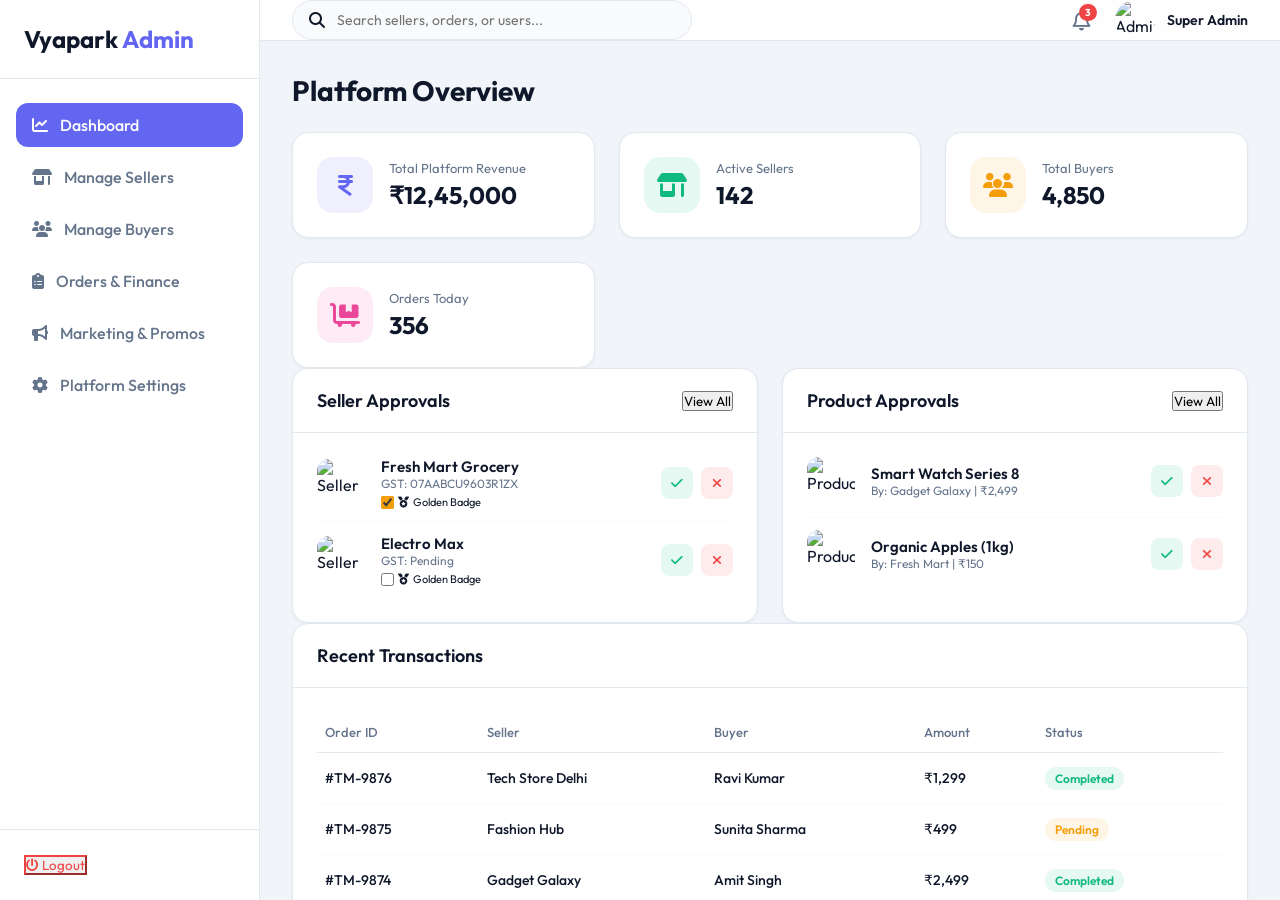
==== admin.html @ d3a33c4e "Add files via upload" ====
<!DOCTYPE html>
<html lang="en">
<head>
    <meta charset="UTF-8">
    <meta name="viewport" content="width=device-width, initial-scale=1.0">
    <title>Vyapark - Super Admin Dashboard</title>
    <link href="https://fonts.googleapis.com/css2?family=Outfit:wght@300;400;500;600;700&display=swap" rel="stylesheet">
    <link rel="stylesheet" href="https://cdnjs.cloudflare.com/ajax/libs/font-awesome/6.4.0/css/all.min.css">
    <link rel="stylesheet" href="css/style.css">
    <link rel="stylesheet" href="css/admin.css">
</head>
<body class="admin-body">
    <!-- Desktop-focused layout, but responsive -->
    <div class="admin-layout">
        <!-- Sidebar -->
        <aside class="admin-sidebar glassmorphism">
            <div class="sidebar-brand">
                <h2>Vyapark <span>Admin</span></h2>
            </div>
            <nav class="sidebar-nav">
                <a href="#" class="nav-link active"><i class="fa-solid fa-chart-line"></i> Dashboard</a>
                <a href="#" class="nav-link"><i class="fa-solid fa-shop"></i> Manage Sellers</a>
                <a href="#" class="nav-link"><i class="fa-solid fa-users"></i> Manage Buyers</a>
                <a href="#" class="nav-link"><i class="fa-solid fa-clipboard-list"></i> Orders & Finance</a>
                <a href="#" class="nav-link"><i class="fa-solid fa-bullhorn"></i> Marketing & Promos</a>
                <a href="#" class="nav-link"><i class="fa-solid fa-gear"></i> Platform Settings</a>
            </nav>
            <div class="sidebar-footer">
                <button class="btn-outline w-100" style="color:var(--danger); border-color:var(--danger);"><i class="fa-solid fa-power-off"></i> Logout</button>
            </div>
        </aside>

        <!-- Main Content -->
        <main class="admin-main">
            <header class="admin-header glassmorphism">
                <div class="header-search">
                    <i class="fa-solid fa-magnifying-glass"></i>
                    <input type="text" placeholder="Search sellers, orders, or users...">
                </div>
                <div class="header-user">
                    <span class="notification-bell"><i class="fa-regular fa-bell"></i><span class="badge">3</span></span>
                    <div class="admin-profile">
                        <img src="https://ui-avatars.com/api/?name=Admin&background=6366f1&color=fff" alt="Admin">
                        <span>Super Admin</span>
                    </div>
                </div>
            </header>

            <div class="admin-content-area">
                <h1 class="page-title">Platform Overview</h1>
                
                <!-- KPI Cards -->
                <div class="kpi-grid">
                    <div class="kpi-card">
                        <div class="kpi-icon" style="color:var(--primary); background:rgba(99,102,241,0.1);"><i class="fa-solid fa-indian-rupee-sign"></i></div>
                        <div class="kpi-info">
                            <p>Total Platform Revenue</p>
                            <h3>₹12,45,000</h3>
                        </div>
                    </div>
                    <div class="kpi-card">
                        <div class="kpi-icon" style="color:var(--success); background:rgba(16,185,129,0.1);"><i class="fa-solid fa-shop"></i></div>
                        <div class="kpi-info">
                            <p>Active Sellers</p>
                            <h3>142</h3>
                        </div>
                    </div>
                    <div class="kpi-card">
                        <div class="kpi-icon" style="color:var(--warning); background:rgba(245,158,11,0.1);"><i class="fa-solid fa-users"></i></div>
                        <div class="kpi-info">
                            <p>Total Buyers</p>
                            <h3>4,850</h3>
                        </div>
                    </div>
                    <div class="kpi-card">
                        <div class="kpi-icon" style="color:var(--secondary); background:rgba(236,72,153,0.1);"><i class="fa-solid fa-cart-flatbed"></i></div>
                        <div class="kpi-info">
                            <p>Orders Today</p>
                            <h3>356</h3>
                        </div>
                    </div>
                </div>

                <!-- Approvals Section -->
                <div class="grid-half mt-4">
                    <!-- Pending Seller Approvals -->
                    <div class="admin-panel">
                        <div class="panel-header">
                            <h3>Seller Approvals</h3>
                            <button class="btn-text">View All</button>
                        </div>
                        <div class="panel-body">
                            <div class="approval-item">
                                <img src="https://ui-avatars.com/api/?name=FM&background=10b981&color=fff" alt="Seller">
                                <div class="ai-info">
                                    <h4>Fresh Mart Grocery</h4>
                                    <p>GST: 07AABCU9603R1ZX</p>
                                    <label style="font-size:11px; display:flex; align-items:center; gap:4px; margin-top:4px; cursor:pointer;">
                                        <input type="checkbox" checked style="accent-color:var(--warning);"> <i class="fa-solid fa-medal text-warning"></i> Golden Badge
                                    </label>
                                </div>
                                <div class="ai-actions">
                                    <button class="btn-success-small" title="Approve Seller" onclick="alert('Seller Approved & Live!')"><i class="fa-solid fa-check"></i></button>
                                    <button class="btn-danger-small" title="Reject Seller"><i class="fa-solid fa-xmark"></i></button>
                                </div>
                            </div>
                            <div class="approval-item">
                                <img src="https://ui-avatars.com/api/?name=EM&background=ec4899&color=fff" alt="Seller">
                                <div class="ai-info">
                                    <h4>Electro Max</h4>
                                    <p>GST: Pending</p>
                                    <label style="font-size:11px; display:flex; align-items:center; gap:4px; margin-top:4px; cursor:pointer;">
                                        <input type="checkbox" style="accent-color:var(--warning);"> <i class="fa-solid fa-medal text-warning"></i> Golden Badge
                                    </label>
                                </div>
                                <div class="ai-actions">
                                    <button class="btn-success-small" title="Approve Seller" onclick="alert('Seller Approved & Live!')"><i class="fa-solid fa-check"></i></button>
                                    <button class="btn-danger-small" title="Reject Seller"><i class="fa-solid fa-xmark"></i></button>
                                </div>
                            </div>
                        </div>
                    </div>

                    <!-- Pending Product Approvals -->
                    <div class="admin-panel">
                        <div class="panel-header">
                            <h3>Product Approvals</h3>
                            <button class="btn-text">View All</button>
                        </div>
                        <div class="panel-body">
                            <div class="approval-item">
                                <img src="https://images.unsplash.com/photo-1546868871-7041f2a55e12?w=100&q=80" alt="Product">
                                <div class="ai-info">
                                    <h4>Smart Watch Series 8</h4>
                                    <p>By: Gadget Galaxy | ₹2,499</p>
                                </div>
                                <div class="ai-actions">
                                    <button class="btn-success-small" title="Approve Product" onclick="alert('Product is now LIVE!')"><i class="fa-solid fa-check"></i></button>
                                    <button class="btn-danger-small" title="Reject Product"><i class="fa-solid fa-xmark"></i></button>
                                </div>
                            </div>
                            <div class="approval-item">
                                <img src="https://images.unsplash.com/photo-1560806887-1e4cd0b6f46d?w=100&q=80" alt="Product">
                                <div class="ai-info">
                                    <h4>Organic Apples (1kg)</h4>
                                    <p>By: Fresh Mart | ₹150</p>
                                </div>
                                <div class="ai-actions">
                                    <button class="btn-success-small" title="Approve Product" onclick="alert('Product is now LIVE!')"><i class="fa-solid fa-check"></i></button>
                                    <button class="btn-danger-small" title="Reject Product"><i class="fa-solid fa-xmark"></i></button>
                                </div>
                            </div>
                        </div>
                    </div>
                </div>

                <!-- Recent Transactions -->
                <div class="dashboard-grid mt-4" style="grid-template-columns: 1fr;">
                    <div class="admin-panel">
                        <div class="panel-header">
                            <h3>Recent Transactions</h3>
                        </div>
                        <div class="panel-body">
                            <table class="admin-table">
                                <thead>
                                    <tr>
                                        <th>Order ID</th>
                                        <th>Seller</th>
                                        <th>Buyer</th>
                                        <th>Amount</th>
                                        <th>Status</th>
                                    </tr>
                                </thead>
                                <tbody>
                                    <tr>
                                        <td>#TM-9876</td>
                                        <td>Tech Store Delhi</td>
                                        <td>Ravi Kumar</td>
                                        <td>₹1,299</td>
                                        <td><span class="status-badge success">Completed</span></td>
                                    </tr>
                                    <tr>
                                        <td>#TM-9875</td>
                                        <td>Fashion Hub</td>
                                        <td>Sunita Sharma</td>
                                        <td>₹499</td>
                                        <td><span class="status-badge pending">Pending</span></td>
                                    </tr>
                                    <tr>
                                        <td>#TM-9874</td>
                                        <td>Gadget Galaxy</td>
                                        <td>Amit Singh</td>
                                        <td>₹2,499</td>
                                        <td><span class="status-badge success">Completed</span></td>
                                    </tr>
                                </tbody>
                            </table>
                        </div>
                    </div>
                </div>
            </div>
        </main>
    </div>
    <script src="https://cdn.jsdelivr.net/npm/@supabase/supabase-js@2"></script>
    <script src="js/supabase-config.js"></script>
    <script src="js/admin.js"></script>
</body>
</html>
---- css/style.css ----
:root {
    --primary: #6366f1;
    --primary-light: #818cf8;
    --primary-dark: #4f46e5;
    --secondary: #ec4899;
    --bg-color: #f8fafc;
    --card-bg: #ffffff;
    --text-main: #0f172a;
    --text-muted: #64748b;
    --border-color: #e2e8f0;
    --success: #10b981;
    --warning: #f59e0b;
    --danger: #ef4444;
    --glass-bg: rgba(255, 255, 255, 0.85);
    --glass-border: rgba(255, 255, 255, 0.4);
    --shadow-sm: 0 1px 3px rgba(0,0,0,0.05);
    --shadow-md: 0 4px 6px -1px rgba(0,0,0,0.1), 0 2px 4px -1px rgba(0,0,0,0.06);
    --shadow-lg: 0 10px 15px -3px rgba(0,0,0,0.1), 0 4px 6px -2px rgba(0,0,0,0.05);
}

* {
    margin: 0;
    padding: 0;
    box-sizing: border-box;
    font-family: 'Outfit', sans-serif;
    -webkit-tap-highlight-color: transparent;
}

body {
    background-color: var(--bg-color);
    color: var(--text-main);
}

.text-primary { color: var(--primary); }

#app-container {
    max-width: 480px;
    margin: 0 auto;
    background: var(--bg-color);
    min-height: 100vh;
    position: relative;
    padding-bottom: 80px;
    box-shadow: 0 0 20px rgba(0,0,0,0.1);
}

/* Glassmorphism Utilities */
.glassmorphism {
    background: var(--glass-bg);
    backdrop-filter: blur(12px);
    -webkit-backdrop-filter: blur(12px);
    border-bottom: 1px solid var(--glass-border);
}

/* Header */
.app-header {
    position: sticky;
    top: 0;
    z-index: 100;
    padding: 16px;
    display: flex;
    flex-direction: column;
    gap: 16px;
}

.header-top {
    display: flex;
    justify-content: space-between;
    align-items: center;
}

.location-selector {
    display: flex;
    align-items: center;
    gap: 8px;
    cursor: pointer;
}

.location-selector i {
    font-size: 20px;
}

.location-text {
    display: flex;
    flex-direction: column;
}

.location-text .label {
    font-size: 11px;
    color: var(--text-muted);
    font-weight: 500;
    text-transform: uppercase;
    letter-spacing: 0.5px;
}

.location-text .current-location {
    font-size: 14px;
    font-weight: 600;
    display: flex;
    align-items: center;
    gap: 4px;
}

.header-actions {
    display: flex;
    gap: 12px;
    align-items: center;
}

.icon-btn {
    background: var(--card-bg);
    border: 1px solid var(--border-color);
    width: 40px;
    height: 40px;
    border-radius: 50%;
    display: flex;
    align-items: center;
    justify-content: center;
    cursor: pointer;
    font-size: 18px;
    color: var(--text-main);
    box-shadow: var(--shadow-sm);
    transition: all 0.2s ease;
}

.icon-btn:active {
    transform: scale(0.95);
}

.profile-btn {
    padding: 0;
    overflow: hidden;
}

.profile-btn img {
    width: 100%;
    height: 100%;
    object-fit: cover;
}

.search-bar {
    position: relative;
    display: flex;
    align-items: center;
}

.search-bar input {
    width: 100%;
    padding: 14px 45px;
    border-radius: 12px;
    border: 1px solid var(--border-color);
    background: var(--card-bg);
    font-size: 15px;
    box-shadow: var(--shadow-sm);
    outline: none;
    transition: border-color 0.3s, box-shadow 0.3s;
}

.search-bar input:focus {
    border-color: var(--primary);
    box-shadow: 0 0 0 3px rgba(99, 102, 241, 0.2);
}

.search-icon {
    position: absolute;
    left: 16px;
    color: var(--text-muted);
    font-size: 16px;
}

.voice-search {
    position: absolute;
    right: 8px;
    background: var(--primary-light);
    color: white;
    border: none;
    width: 32px;
    height: 32px;
    border-radius: 8px;
    display: flex;
    align-items: center;
    justify-content: center;
    cursor: pointer;
    transition: transform 0.2s;
}

.voice-search:active {
    transform: scale(0.9);
}

/* Main Content */
.app-main {
    padding: 16px;
    display: flex;
    flex-direction: column;
    gap: 24px;
}

.section-title {
    font-size: 18px;
    font-weight: 700;
    margin-bottom: 12px;
}

.section-header {
    display: flex;
    justify-content: space-between;
    align-items: center;
    margin-bottom: 12px;
}

.view-all {
    font-size: 14px;
    color: var(--primary);
    text-decoration: none;
    font-weight: 500;
}

/* Categories */
.categories-scroll {
    display: flex;
    overflow-x: auto;
    gap: 16px;
    padding-bottom: 8px;
    scrollbar-width: none;
}

.categories-scroll::-webkit-scrollbar {
    display: none;
}

.category-item {
    display: flex;
    flex-direction: column;
    align-items: center;
    gap: 8px;
    min-width: 70px;
    cursor: pointer;
}

.category-icon {
    width: 60px;
    height: 60px;
    border-radius: 16px;
    background: linear-gradient(135deg, var(--card-bg), #f1f5f9);
    display: flex;
    align-items: center;
    justify-content: center;
    font-size: 24px;
    color: var(--primary);
    box-shadow: var(--shadow-sm);
    border: 1px solid var(--border-color);
    transition: transform 0.2s, box-shadow 0.2s;
}

.category-item:active .category-icon {
    transform: translateY(2px);
}

.category-item span {
    font-size: 12px;
    font-weight: 500;
    text-align: center;
}

/* Map Banner */
.map-banner {
    background: linear-gradient(135deg, var(--primary), var(--secondary));
    border-radius: 16px;
    padding: 20px;
    position: relative;
    overflow: hidden;
    color: white;
    box-shadow: var(--shadow-md);
}

.map-banner-content {
    position: relative;
    z-index: 2;
}

.map-banner-content h3 {
    font-size: 20px;
    margin-bottom: 4px;
}

.map-banner-content p {
    font-size: 14px;
    opacity: 0.9;
    margin-bottom: 16px;
}

.btn-primary-small {
    background: white;
    color: var(--text-main);
    border: none;
    padding: 8px 16px;
    border-radius: 20px;
    font-weight: 600;
    font-size: 14px;
    cursor: pointer;
    display: inline-flex;
    align-items: center;
    gap: 8px;
    box-shadow: var(--shadow-sm);
    transition: transform 0.2s;
}

.btn-primary-small:active {
    transform: scale(0.95);
}

.map-banner-bg {
    position: absolute;
    top: -20%;
    right: -10%;
    width: 150px;
    height: 150px;
    background: rgba(255,255,255,0.1);
    border-radius: 50%;
    z-index: 1;
}

/* Products Grid */
.products-grid {
    display: grid;
    grid-template-columns: repeat(2, 1fr);
    gap: 16px;
}

.product-card {
    background: var(--card-bg);
    border-radius: 16px;
    overflow: hidden;
    box-shadow: var(--shadow-sm);
    border: 1px solid var(--border-color);
    position: relative;
    display: flex;
    flex-direction: column;
    transition: transform 0.2s, box-shadow 0.2s;
    cursor: pointer;
}

.product-card:active {
    transform: scale(0.98);
}

.product-img {
    width: 100%;
    height: 140px;
    object-fit: cover;
    background: #e2e8f0;
}

.fav-btn {
    position: absolute;
    top: 8px;
    right: 8px;
    background: rgba(255,255,255,0.9);
    width: 32px;
    height: 32px;
    border-radius: 50%;
    display: flex;
    align-items: center;
    justify-content: center;
    border: none;
    color: var(--text-muted);
    font-size: 16px;
    cursor: pointer;
    box-shadow: var(--shadow-sm);
}

.fav-btn.active {
    color: var(--danger);
}

.product-info {
    padding: 12px;
    display: flex;
    flex-direction: column;
    gap: 4px;
}

.product-title {
    font-size: 14px;
    font-weight: 600;
    white-space: nowrap;
    overflow: hidden;
    text-overflow: ellipsis;
}

.product-seller {
    font-size: 11px;
    color: var(--text-muted);
    display: flex;
    align-items: center;
    gap: 4px;
}

.product-price-row {
    display: flex;
    align-items: baseline;
    gap: 6px;
    margin-top: 4px;
}

.price {
    font-size: 16px;
    font-weight: 700;
    color: var(--text-main);
}

.mrp {
    font-size: 12px;
    color: var(--text-muted);
    text-decoration: line-through;
}

.discount {
    font-size: 11px;
    color: var(--success);
    font-weight: 600;
    background: rgba(16, 185, 129, 0.1);
    padding: 2px 6px;
    border-radius: 4px;
}

.product-footer {
    margin-top: 8px;
    display: flex;
    justify-content: space-between;
    align-items: center;
}

.distance {
    font-size: 11px;
    font-weight: 500;
    color: var(--primary);
    display: flex;
    align-items: center;
    gap: 4px;
}

.add-btn {
    background: var(--primary);
    color: white;
    border: none;
    width: 28px;
    height: 28px;
    border-radius: 8px;
    display: flex;
    align-items: center;
    justify-content: center;
    cursor: pointer;
}

/* Bottom Nav */
.bottom-nav {
    position: fixed;
    bottom: 0;
    left: 50%;
    transform: translateX(-50%);
    width: 100%;
    max-width: 480px;
    display: flex;
    justify-content: space-around;
    align-items: center;
    padding: 12px 16px 20px;
    border-top: 1px solid var(--border-color);
    z-index: 100;
}

.nav-item {
    display: flex;
    flex-direction: column;
    align-items: center;
    gap: 4px;
    color: var(--text-muted);
    text-decoration: none;
    transition: color 0.3s;
}

.nav-item i {
    font-size: 20px;
}

.nav-item span {
    font-size: 10px;
    font-weight: 500;
}

.nav-item.active {
    color: var(--primary);
}

.nav-add {
    font-size: 40px !important;
    color: var(--primary);
    margin-top: -18px;
    background: var(--bg-color);
    border-radius: 50%;
    padding: 4px;
    box-shadow: 0 -4px 10px rgba(0,0,0,0.05);
}

/* Advanced Features Styles */
.lang-select {
    background: transparent;
    border: 1px solid var(--border-color);
    border-radius: 8px;
    padding: 4px;
    font-size: 13px;
    font-weight: 600;
    outline: none;
    cursor: pointer;
    color: var(--primary);
}

.saved-searches {
    display: flex;
    gap: 8px;
    overflow-x: auto;
    padding-bottom: 4px;
    margin-top: 12px;
}
.saved-searches::-webkit-scrollbar { display: none; }

.saved-tag {
    background: rgba(99, 102, 241, 0.1);
    color: var(--primary);
    padding: 4px 10px;
    border-radius: 12px;
    font-size: 12px;
    font-weight: 500;
    white-space: nowrap;
    display: flex;
    align-items: center;
    gap: 4px;
    cursor: pointer;
}

.trending-scroll {
    display: flex;
    gap: 12px;
    overflow-x: auto;
    padding-bottom: 8px;
}
.trending-scroll::-webkit-scrollbar { display: none; }

.trending-card {
    min-width: 140px;
    background: var(--card-bg);
    border: 1px solid var(--border-color);
    border-radius: 12px;
    padding: 8px;
    box-shadow: var(--shadow-sm);
    cursor: pointer;
}

.trending-card img {
    width: 100%;
    height: 80px;
    object-fit: cover;
    border-radius: 8px;
    margin-bottom: 8px;
}

.trending-card h4 {
    font-size: 13px;
    font-weight: 600;
    margin-bottom: 4px;
    white-space: nowrap;
    overflow: hidden;
    text-overflow: ellipsis;
}

.trending-card span {
    font-size: 11px;
    color: var(--text-muted);
}

.promoted-badge {
    position: absolute;
    top: 8px;
    left: 8px;
    background: var(--warning);
    color: white;
    font-size: 10px;
    font-weight: 700;
    padding: 2px 6px;
    border-radius: 4px;
    z-index: 2;
    box-shadow: var(--shadow-sm);
}

.wa-btn {
    position: absolute;
    bottom: 8px;
    right: 44px;
    background: #25D366;
    color: white;
    border: none;
    width: 28px;
    height: 28px;
    border-radius: 8px;
    display: flex;
    align-items: center;
    justify-content: center;
    cursor: pointer;
    box-shadow: var(--shadow-sm);
}

/* Main Type Toggle Styles */
.main-type-toggle {
    display: flex;
    background: var(--card-bg);
    border: 1px solid var(--border-color);
    border-radius: 12px;
    padding: 6px;
    box-shadow: var(--shadow-sm);
    margin-bottom: 16px;
}

.type-btn {
    flex: 1;
    display: flex;
    align-items: center;
    justify-content: center;
    gap: 8px;
    padding: 12px;
    background: transparent;
    border: none;
    border-radius: 8px;
    font-size: 15px;
    font-weight: 700;
    color: var(--text-muted);
    cursor: pointer;
    transition: all 0.3s;
}

.type-btn.active {
    background: var(--primary);
    color: white;
    box-shadow: 0 4px 10px rgba(99, 102, 241, 0.3);
}

.type-btn i {
    font-size: 18px;
}

/* Nav Badge Notification */
.nav-badge {
    position: absolute;
    top: -6px; right: -10px;
    background: var(--danger);
    color: white;
    font-size: 10px; font-weight: 700;
    width: 16px; height: 16px;
    border-radius: 50%;
    display: flex; align-items: center; justify-content: center;
    border: 2px solid white;
}

/* Bottom Sheet Modal */
.bottom-sheet {
    position: fixed;
    top: 0; left: 0; right: 0; bottom: 0;
    background: rgba(0,0,0,0.5);
    z-index: 1000;
    display: none;
    align-items: flex-end;
}
.bottom-sheet.active { display: flex; }

.bottom-sheet-content {
    background: white;
    width: 100%;
    max-width: 480px;
    margin: 0 auto;
    border-radius: 24px 24px 0 0;
    padding: 24px;
    animation: slideUp 0.3s ease-out;
}

@keyframes slideUp {
    from { transform: translateY(100%); }
    to { transform: translateY(0); }
}

.sheet-header {
    display: flex; justify-content: space-between; align-items: center;
    margin-bottom: 16px;
}
.sheet-header h3 { margin: 0; font-size: 18px; }

.sheet-body h4 { margin: 0 0 12px 0; font-size: 14px; color: var(--text-muted); font-weight:600; }

.filter-options {
    display: flex; flex-direction: column; gap: 12px;
}
.filter-radio {
    font-size: 14px; display: flex; align-items: center; gap: 8px;
    color: var(--text-main); font-weight: 500; cursor:pointer;
}
.filter-radio input {
    accent-color: var(--primary);
    width: 18px; height: 18px;
}

/* Search Dropdown */
.search-dropdown {
    position: absolute;
    top: 110%;
    left: 0;
    right: 0;
    background: white;
    border-radius: 12px;
    box-shadow: 0 10px 25px rgba(0,0,0,0.15);
    z-index: 1000;
    max-height: 300px;
    overflow-y: auto;
    display: none;
    flex-direction: column;
}

.search-dropdown-item {
    display: flex;
    align-items: center;
    padding: 12px;
    border-bottom: 1px solid var(--border-color);
    cursor: pointer;
    transition: background 0.2s;
}

.search-dropdown-item:last-child {
    border-bottom: none;
}

.search-dropdown-item:hover {
    background: var(--bg-color);
}

.search-dropdown-item img {
    width: 40px; height: 40px;
    border-radius: 6px;
    object-fit: cover;
    margin-right: 12px;
}

.search-dropdown-item .sdi-info {
    flex: 1;
}

.search-dropdown-item .sdi-title {
    font-size: 14px; font-weight: 600; color: var(--text-main);
    margin-bottom: 2px;
}

.search-dropdown-item .sdi-meta {
    font-size: 12px; color: var(--text-muted);
}
---- css/admin.css ----
.admin-body {
    background-color: #f1f5f9;
    margin: 0;
    overflow: hidden;
}

.admin-layout {
    display: flex;
    height: 100vh;
}

.admin-sidebar {
    width: 260px;
    background: white;
    border-right: 1px solid var(--border-color);
    display: flex;
    flex-direction: column;
    z-index: 10;
}

.sidebar-brand {
    padding: 24px;
    border-bottom: 1px solid var(--border-color);
}

.sidebar-brand h2 {
    font-size: 24px;
    font-weight: 700;
    color: var(--text-main);
}
.sidebar-brand span { color: var(--primary); }

.sidebar-nav {
    flex: 1;
    padding: 24px 16px;
    display: flex;
    flex-direction: column;
    gap: 8px;
}

.nav-link {
    display: flex;
    align-items: center;
    gap: 12px;
    padding: 12px 16px;
    border-radius: 12px;
    color: var(--text-muted);
    text-decoration: none;
    font-weight: 500;
    transition: all 0.2s;
}

.nav-link:hover {
    background: var(--bg-color);
    color: var(--primary);
}

.nav-link.active {
    background: var(--primary);
    color: white;
}

.sidebar-footer {
    padding: 24px;
    border-top: 1px solid var(--border-color);
}

.admin-main {
    flex: 1;
    display: flex;
    flex-direction: column;
    overflow-y: auto;
}

.admin-header {
    height: 72px;
    padding: 0 32px;
    display: flex;
    align-items: center;
    justify-content: space-between;
    background: rgba(255,255,255,0.9);
    border-bottom: 1px solid var(--border-color);
    position: sticky;
    top: 0;
    z-index: 5;
}

.header-search {
    display: flex;
    align-items: center;
    background: var(--bg-color);
    padding: 10px 16px;
    border-radius: 20px;
    width: 400px;
    border: 1px solid var(--border-color);
}

.header-search input {
    border: none;
    background: transparent;
    outline: none;
    width: 100%;
    margin-left: 12px;
    font-size: 14px;
}

.header-user {
    display: flex;
    align-items: center;
    gap: 24px;
}

.notification-bell {
    position: relative;
    font-size: 20px;
    color: var(--text-muted);
    cursor: pointer;
}

.badge {
    position: absolute;
    top: -4px;
    right: -6px;
    background: var(--danger);
    color: white;
    font-size: 10px;
    font-weight: 700;
    padding: 2px 6px;
    border-radius: 10px;
}

.admin-profile {
    display: flex;
    align-items: center;
    gap: 12px;
    cursor: pointer;
}

.admin-profile img {
    width: 40px;
    height: 40px;
    border-radius: 50%;
}

.admin-profile span {
    font-weight: 600;
    font-size: 14px;
}

.admin-content-area {
    padding: 32px;
}

.page-title {
    font-size: 28px;
    font-weight: 700;
    margin-bottom: 24px;
}

.kpi-grid {
    display: grid;
    grid-template-columns: repeat(auto-fit, minmax(240px, 1fr));
    gap: 24px;
}

.kpi-card {
    background: white;
    padding: 24px;
    border-radius: 16px;
    display: flex;
    align-items: center;
    gap: 16px;
    box-shadow: var(--shadow-sm);
    border: 1px solid var(--border-color);
}

.kpi-icon {
    width: 56px;
    height: 56px;
    border-radius: 16px;
    display: flex;
    align-items: center;
    justify-content: center;
    font-size: 24px;
}

.kpi-info p {
    font-size: 13px;
    color: var(--text-muted);
    margin-bottom: 4px;
}

.kpi-info h3 {
    font-size: 24px;
    font-weight: 700;
}

.dashboard-grid {
    display: grid;
    grid-template-columns: 1fr 2fr;
    gap: 24px;
}

.grid-half {
    display: grid;
    grid-template-columns: 1fr 1fr;
    gap: 24px;
}

.admin-panel {
    background: white;
    border-radius: 16px;
    box-shadow: var(--shadow-sm);
    border: 1px solid var(--border-color);
    overflow: hidden;
}

.panel-header {
    padding: 20px 24px;
    border-bottom: 1px solid var(--border-color);
    display: flex;
    justify-content: space-between;
    align-items: center;
}

.panel-header h3 {
    font-size: 18px;
    font-weight: 600;
}

.panel-body {
    padding: 12px 24px 24px;
}

.approval-item {
    display: flex;
    align-items: center;
    padding: 12px 0;
    border-bottom: 1px solid var(--bg-color);
}

.approval-item:last-child { border-bottom: none; }

.approval-item img {
    width: 48px;
    height: 48px;
    border-radius: 12px;
    margin-right: 16px;
}

.ai-info {
    flex: 1;
}
.ai-info h4 { font-size: 15px; font-weight: 600; }
.ai-info p { font-size: 12px; color: var(--text-muted); }

.ai-actions {
    display: flex;
    gap: 8px;
}

.btn-success-small {
    background: rgba(16,185,129,0.1);
    color: var(--success);
    border: none;
    width: 32px; height: 32px;
    border-radius: 8px;
    cursor: pointer;
}

.btn-danger-small {
    background: rgba(239,68,68,0.1);
    color: var(--danger);
    border: none;
    width: 32px; height: 32px;
    border-radius: 8px;
    cursor: pointer;
}

.admin-table {
    width: 100%;
    border-collapse: collapse;
    margin-top: 12px;
}

.admin-table th {
    text-align: left;
    padding: 12px 8px;
    color: var(--text-muted);
    font-size: 13px;
    font-weight: 500;
    border-bottom: 1px solid var(--border-color);
}

.admin-table td {
    padding: 16px 8px;
    font-size: 14px;
    font-weight: 500;
    border-bottom: 1px solid var(--bg-color);
}

.status-badge {
    padding: 4px 10px;
    border-radius: 20px;
    font-size: 12px;
    font-weight: 600;
}

.status-badge.success { background: rgba(16,185,129,0.1); color: var(--success); }
.status-badge.pending { background: rgba(245,158,11,0.1); color: var(--warning); }
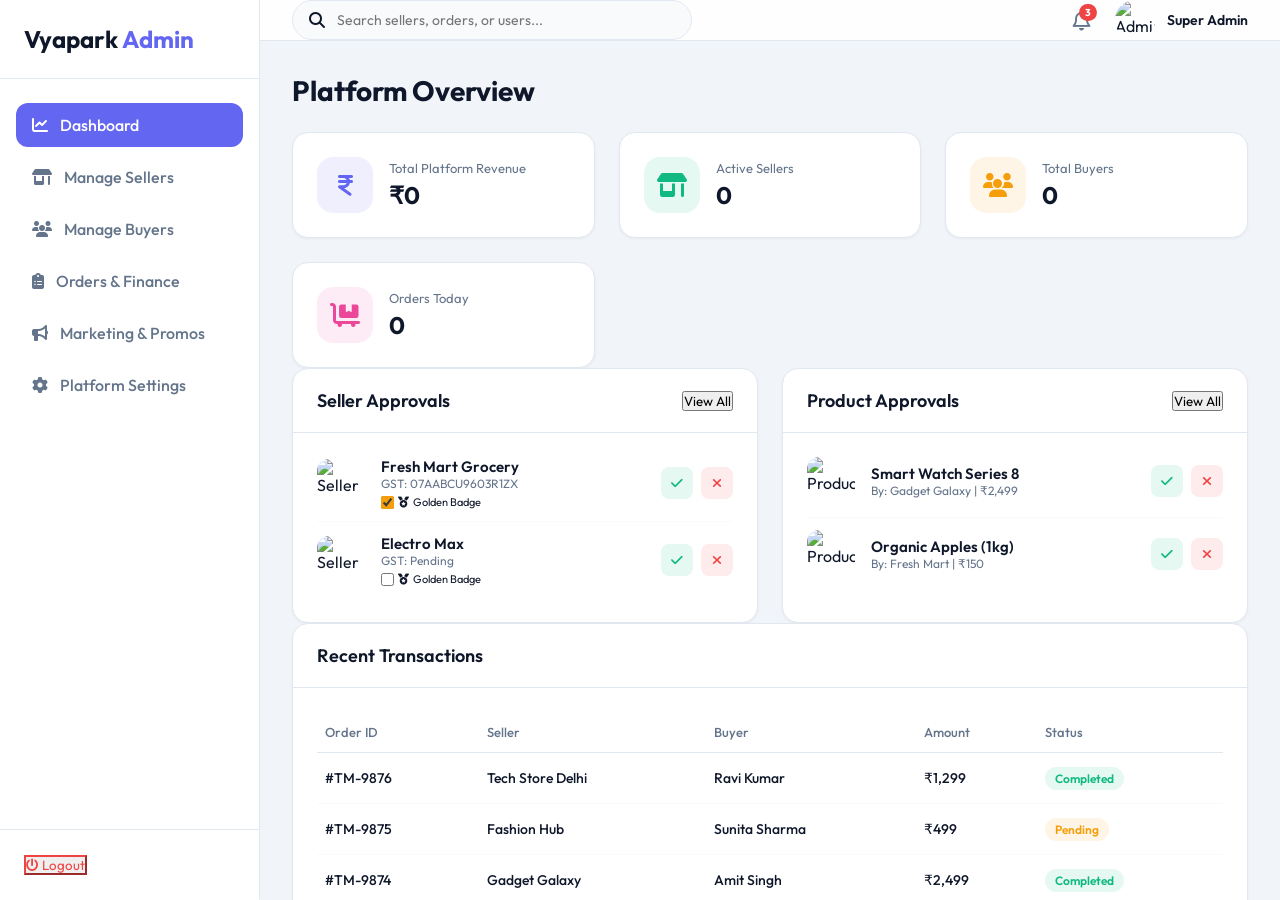
==== commit fa2b8e01: "Add files via upload" ====
--- a/admin.html
+++ b/admin.html
@@ -18,15 +18,15 @@
                 <h2>Vyapark <span>Admin</span></h2>
             </div>
             <nav class="sidebar-nav">
-                <a href="#" class="nav-link active"><i class="fa-solid fa-chart-line"></i> Dashboard</a>
-                <a href="#" class="nav-link"><i class="fa-solid fa-shop"></i> Manage Sellers</a>
-                <a href="#" class="nav-link"><i class="fa-solid fa-users"></i> Manage Buyers</a>
-                <a href="#" class="nav-link"><i class="fa-solid fa-clipboard-list"></i> Orders & Finance</a>
-                <a href="#" class="nav-link"><i class="fa-solid fa-bullhorn"></i> Marketing & Promos</a>
-                <a href="#" class="nav-link"><i class="fa-solid fa-gear"></i> Platform Settings</a>
+                <a href="#" class="nav-link active" data-tab="dashboard"><i class="fa-solid fa-chart-line"></i> Dashboard</a>
+                <a href="#" class="nav-link" data-tab="sellers"><i class="fa-solid fa-shop"></i> Manage Sellers</a>
+                <a href="#" class="nav-link" data-tab="buyers"><i class="fa-solid fa-users"></i> Manage Buyers</a>
+                <a href="#" class="nav-link" data-tab="orders"><i class="fa-solid fa-clipboard-list"></i> Orders & Finance</a>
+                <a href="#" class="nav-link" data-tab="marketing"><i class="fa-solid fa-bullhorn"></i> Marketing & Promos</a>
+                <a href="#" class="nav-link" data-tab="settings"><i class="fa-solid fa-gear"></i> Platform Settings</a>
             </nav>
             <div class="sidebar-footer">
-                <button class="btn-outline w-100" style="color:var(--danger); border-color:var(--danger);"><i class="fa-solid fa-power-off"></i> Logout</button>
+                <button class="btn-outline w-100" style="color:var(--danger); border-color:var(--danger);" onclick="doAdminLogout()"><i class="fa-solid fa-power-off"></i> Logout</button>
             </div>
         </aside>
 
@@ -47,36 +47,38 @@
             </header>
 
             <div class="admin-content-area">
-                <h1 class="page-title">Platform Overview</h1>
+                <!-- Dashboard Tab -->
+                <div id="dashboard" class="tab-section active">
+                    <h1 class="page-title">Platform Overview</h1>
                 
                 <!-- KPI Cards -->
                 <div class="kpi-grid">
-                    <div class="kpi-card">
+                    <div class="kpi-card" onclick="openAdminTab('orders')" style="cursor: pointer; transition: transform 0.2s;" onmouseover="this.style.transform='scale(1.02)'" onmouseout="this.style.transform='scale(1)'">
                         <div class="kpi-icon" style="color:var(--primary); background:rgba(99,102,241,0.1);"><i class="fa-solid fa-indian-rupee-sign"></i></div>
                         <div class="kpi-info">
                             <p>Total Platform Revenue</p>
-                            <h3>₹12,45,000</h3>
-                        </div>
-                    </div>
-                    <div class="kpi-card">
+                            <h3 id="total-revenue-kpi">₹0</h3>
+                        </div>
+                    </div>
+                    <div class="kpi-card" onclick="openAdminTab('sellers')" style="cursor: pointer; transition: transform 0.2s;" onmouseover="this.style.transform='scale(1.02)'" onmouseout="this.style.transform='scale(1)'">
                         <div class="kpi-icon" style="color:var(--success); background:rgba(16,185,129,0.1);"><i class="fa-solid fa-shop"></i></div>
                         <div class="kpi-info">
                             <p>Active Sellers</p>
-                            <h3>142</h3>
-                        </div>
-                    </div>
-                    <div class="kpi-card">
+                            <h3 id="active-sellers-kpi">0</h3>
+                        </div>
+                    </div>
+                    <div class="kpi-card" onclick="openAdminTab('buyers')" style="cursor: pointer; transition: transform 0.2s;" onmouseover="this.style.transform='scale(1.02)'" onmouseout="this.style.transform='scale(1)'">
                         <div class="kpi-icon" style="color:var(--warning); background:rgba(245,158,11,0.1);"><i class="fa-solid fa-users"></i></div>
                         <div class="kpi-info">
                             <p>Total Buyers</p>
-                            <h3>4,850</h3>
-                        </div>
-                    </div>
-                    <div class="kpi-card">
+                            <h3 id="total-buyers-kpi">0</h3>
+                        </div>
+                    </div>
+                    <div class="kpi-card" onclick="openAdminTab('orders')" style="cursor: pointer; transition: transform 0.2s;" onmouseover="this.style.transform='scale(1.02)'" onmouseout="this.style.transform='scale(1)'">
                         <div class="kpi-icon" style="color:var(--secondary); background:rgba(236,72,153,0.1);"><i class="fa-solid fa-cart-flatbed"></i></div>
                         <div class="kpi-info">
                             <p>Orders Today</p>
-                            <h3>356</h3>
+                            <h3 id="orders-today-kpi">0</h3>
                         </div>
                     </div>
                 </div>
@@ -198,9 +200,235 @@
                         </div>
                     </div>
                 </div>
+                </div> <!-- End Dashboard Tab -->
+
+                <!-- Manage Sellers Tab -->
+                <div id="sellers" class="tab-section" style="display:none;">
+                    <h1 class="page-title">Manage Sellers</h1>
+                    <div class="admin-panel">
+                        <div class="panel-header" style="display:flex; justify-content:space-between; align-items:center; padding-bottom: 15px; border-bottom: 1px solid var(--border-color); margin-bottom: 0;">
+                            <h3 style="margin:0;">All Registered Sellers</h3>
+                            <div class="header-search" style="width:250px; background:var(--background); padding: 8px 15px; border-radius: 20px; border: 1px solid var(--border-color); display:flex; align-items:center; gap:8px;">
+                                <i class="fa-solid fa-magnifying-glass" style="color:var(--text-muted);"></i>
+                                <input type="text" id="seller-search" placeholder="Search sellers..." style="border:none; background:transparent; outline:none; color:var(--text-color); width:100%; font-size:14px;">
+                            </div>
+                        </div>
+                        <div class="panel-body" style="padding: 0; overflow-x: auto;">
+                            <table class="admin-table" style="width: 100%; border-collapse: collapse;">
+                                <thead style="background: rgba(0,0,0,0.02);">
+                                    <tr>
+                                        <th style="padding: 15px; text-align: left; border-bottom: 1px solid var(--border-color);">Profile</th>
+                                        <th style="padding: 15px; text-align: left; border-bottom: 1px solid var(--border-color);">Shop Name</th>
+                                        <th style="padding: 15px; text-align: left; border-bottom: 1px solid var(--border-color);">Contact Info</th>
+                                        <th style="padding: 15px; text-align: left; border-bottom: 1px solid var(--border-color);">Status</th>
+                                        <th style="padding: 15px; text-align: left; border-bottom: 1px solid var(--border-color);">Actions</th>
+                                    </tr>
+                                </thead>
+                                <tbody id="all-sellers-table-body">
+                                    <tr><td colspan="5" style="text-align:center; padding:30px; color:var(--text-muted);">Loading sellers...</td></tr>
+                                </tbody>
+                            </table>
+                        </div>
+                    </div>
+                </div>
+
+                <!-- Manage Buyers Tab -->
+                <div id="buyers" class="tab-section" style="display:none;">
+                    <h1 class="page-title">Manage Buyers</h1>
+                    <div class="admin-panel">
+                        <div class="panel-header" style="display:flex; justify-content:space-between; align-items:center; padding-bottom: 15px; border-bottom: 1px solid var(--border-color); margin-bottom: 0;">
+                            <h3 style="margin:0;">All Registered Buyers</h3>
+                            <div class="header-search" style="width:250px; background:var(--background); padding: 8px 15px; border-radius: 20px; border: 1px solid var(--border-color); display:flex; align-items:center; gap:8px;">
+                                <i class="fa-solid fa-magnifying-glass" style="color:var(--text-muted);"></i>
+                                <input type="text" id="buyer-search" placeholder="Search buyers..." style="border:none; background:transparent; outline:none; color:var(--text-color); width:100%; font-size:14px;">
+                            </div>
+                        </div>
+                        <div class="panel-body" style="padding: 0; overflow-x: auto;">
+                            <table class="admin-table" style="width: 100%; border-collapse: collapse;">
+                                <thead style="background: rgba(0,0,0,0.02);">
+                                    <tr>
+                                        <th style="padding: 15px; text-align: left; border-bottom: 1px solid var(--border-color);">Buyer Name</th>
+                                        <th style="padding: 15px; text-align: left; border-bottom: 1px solid var(--border-color);">Contact Info</th>
+                                        <th style="padding: 15px; text-align: left; border-bottom: 1px solid var(--border-color);">Registration Date</th>
+                                        <th style="padding: 15px; text-align: left; border-bottom: 1px solid var(--border-color);">Actions</th>
+                                    </tr>
+                                </thead>
+                                <tbody id="all-buyers-table-body">
+                                    <tr><td colspan="4" style="text-align:center; padding:30px; color:var(--text-muted);">Loading buyers...</td></tr>
+                                </tbody>
+                            </table>
+                        </div>
+                    </div>
+                </div>
+
+                <!-- Orders & Finance Tab -->
+                <div id="orders" class="tab-section" style="display:none;">
+                    <h1 class="page-title">Orders & Finance</h1>
+                    
+                    <div class="kpi-grid" style="margin-bottom: 20px;">
+                        <div class="kpi-card" style="background:var(--background); padding:15px; border-radius:12px; border:1px solid var(--border-color);">
+                            <p style="color:var(--text-muted); font-size:13px; margin:0;">Total Orders</p>
+                            <h3 id="total-orders-kpi" style="margin:5px 0 0 0; font-size:24px;">0</h3>
+                        </div>
+                        <div class="kpi-card" style="background:var(--background); padding:15px; border-radius:12px; border:1px solid var(--border-color);">
+                            <p style="color:var(--text-muted); font-size:13px; margin:0;">Total Gross Sales</p>
+                            <h3 id="total-sales-kpi" style="margin:5px 0 0 0; font-size:24px; color:var(--primary);">₹0</h3>
+                        </div>
+                        <div class="kpi-card" style="background:var(--background); padding:15px; border-radius:12px; border:1px solid var(--border-color);">
+                            <p style="color:var(--text-muted); font-size:13px; margin:0;">Platform Commission</p>
+                            <h3 id="total-commission-kpi" style="margin:5px 0 0 0; font-size:24px; color:var(--success);">₹0</h3>
+                        </div>
+                        <div class="kpi-card" style="background:var(--background); padding:15px; border-radius:12px; border:1px solid var(--border-color);">
+                            <p style="color:var(--text-muted); font-size:13px; margin:0;">Pending Payouts</p>
+                            <h3 id="pending-payouts-kpi" style="margin:5px 0 0 0; font-size:24px; color:var(--warning);">₹0</h3>
+                        </div>
+                    </div>
+
+                    <div class="admin-panel">
+                        <div class="panel-header" style="display:flex; justify-content:space-between; align-items:center; padding-bottom: 15px; border-bottom: 1px solid var(--border-color); margin-bottom: 0;">
+                            <h3 style="margin:0;">Recent Transactions</h3>
+                            <div class="header-search" style="width:250px; background:var(--background); padding: 8px 15px; border-radius: 20px; border: 1px solid var(--border-color); display:flex; align-items:center; gap:8px;">
+                                <i class="fa-solid fa-magnifying-glass" style="color:var(--text-muted);"></i>
+                                <input type="text" id="order-search" placeholder="Search Order ID..." style="border:none; background:transparent; outline:none; color:var(--text-color); width:100%; font-size:14px;">
+                            </div>
+                        </div>
+                        <div class="panel-body" style="padding: 0; overflow-x: auto;">
+                            <table class="admin-table" style="width: 100%; border-collapse: collapse;">
+                                <thead style="background: rgba(0,0,0,0.02);">
+                                    <tr>
+                                        <th style="padding: 15px; text-align: left; border-bottom: 1px solid var(--border-color);">Order ID / Date</th>
+                                        <th style="padding: 15px; text-align: left; border-bottom: 1px solid var(--border-color);">Buyer Details</th>
+                                        <th style="padding: 15px; text-align: left; border-bottom: 1px solid var(--border-color);">Seller Details</th>
+                                        <th style="padding: 15px; text-align: left; border-bottom: 1px solid var(--border-color);">Financials</th>
+                                        <th style="padding: 15px; text-align: left; border-bottom: 1px solid var(--border-color);">Status</th>
+                                        <th style="padding: 15px; text-align: left; border-bottom: 1px solid var(--border-color);">Actions</th>
+                                    </tr>
+                                </thead>
+                                <tbody id="all-orders-table-body">
+                                    <tr><td colspan="6" style="text-align:center; padding:30px; color:var(--text-muted);">Loading orders...</td></tr>
+                                </tbody>
+                            </table>
+                        </div>
+                    </div>
+                </div>
+
+                <!-- Marketing & Promos Tab -->
+                <div id="marketing" class="tab-section" style="display:none;">
+                    <h1 class="page-title">Marketing & Promos</h1>
+                    <div class="admin-panel">
+                        <div class="panel-header">
+                            <h3>Create New Promo Code</h3>
+                        </div>
+                        <div class="panel-body">
+                            <div style="display:grid; grid-template-columns:1fr 1fr; gap:20px;">
+                                <div class="form-group">
+                                    <label>Promo Code</label>
+                                    <input type="text" class="form-control" placeholder="e.g. DIWALI50" style="text-transform:uppercase;">
+                                </div>
+                                <div class="form-group">
+                                    <label>Discount Amount (₹)</label>
+                                    <input type="number" class="form-control" placeholder="e.g. 50">
+                                </div>
+                                <div class="form-group">
+                                    <label>Valid Until</label>
+                                    <input type="date" class="form-control">
+                                </div>
+                                <div class="form-group" style="display:flex; align-items:flex-end;">
+                                    <button class="btn-primary w-100" onclick="alert('Promo code created successfully!')">Create Promo</button>
+                                </div>
+                            </div>
+                        </div>
+                    </div>
+                    <div class="admin-panel mt-4">
+                        <div class="panel-header">
+                            <h3>Active Promo Codes</h3>
+                        </div>
+                        <div class="panel-body" style="padding:0;">
+                            <table class="admin-table" style="width:100%;">
+                                <thead>
+                                    <tr><th>Code</th><th>Discount</th><th>Expires</th><th>Status</th><th>Action</th></tr>
+                                </thead>
+                                <tbody>
+                                    <tr>
+                                        <td><strong>WELCOME100</strong></td>
+                                        <td>₹100</td>
+                                        <td>31 Dec 2026</td>
+                                        <td><span class="status-badge success">Active</span></td>
+                                        <td><button class="btn-danger-small"><i class="fa-solid fa-trash"></i></button></td>
+                                    </tr>
+                                </tbody>
+                            </table>
+                        </div>
+                    </div>
+                </div>
+
+                <!-- Platform Settings Tab -->
+                <div id="settings" class="tab-section" style="display:none;">
+                    <h1 class="page-title">Platform Settings</h1>
+                    <div class="admin-panel">
+                        <div class="panel-header">
+                            <h3>Global Platform Fees</h3>
+                        </div>
+                        <div class="panel-body">
+                            <div class="form-group">
+                                <label>Base Commission Rate (%)</label>
+                                <input type="number" class="form-control" value="10" max="100">
+                                <p style="font-size:12px; color:var(--text-muted); margin-top:5px;">Standard cut taken from all seller transactions.</p>
+                            </div>
+                            <div class="form-group mt-3">
+                                <label>Standard Delivery Fee (₹)</label>
+                                <input type="number" class="form-control" value="40">
+                            </div>
+                            <button class="btn-primary mt-3" onclick="alert('Settings saved!')">Save Settings</button>
+                        </div>
+                    </div>
+                    <div class="admin-panel mt-4">
+                        <div class="panel-header">
+                            <h3>Danger Zone</h3>
+                        </div>
+                        <div class="panel-body">
+                            <button class="btn-outline w-100" style="color:var(--danger); border-color:var(--danger);" onclick="if(confirm('Clear all local prototype data?')) { localStorage.clear(); window.location.reload(); }">Wipe Local Database Cache</button>
+                        </div>
+                    </div>
+                </div>
             </div>
         </main>
     </div>
+
+    <!-- Seller Details Modal -->
+    <div id="seller-detail-modal" style="display:none; position:fixed; top:0; left:0; width:100%; height:100%; background:rgba(0,0,0,0.5); z-index:9999; align-items:center; justify-content:center;">
+        <div style="background:var(--card-bg); border-radius:16px; padding:30px; max-width:480px; width:90%; position:relative; box-shadow: 0 20px 60px rgba(0,0,0,0.3);">
+            <button onclick="document.getElementById('seller-detail-modal').style.display='none'" style="position:absolute; top:16px; right:16px; background:none; border:none; font-size:20px; cursor:pointer; color:var(--text-muted);"><i class="fa-solid fa-xmark"></i></button>
+            <div style="text-align:center; margin-bottom:20px;">
+                <img id="sdm-avatar" src="" alt="Seller" style="width:80px; height:80px; border-radius:50%; object-fit:cover; margin-bottom:12px;">
+                <h3 id="sdm-name" style="margin:0 0 4px 0;"></h3>
+                <p id="sdm-shop" style="color:var(--text-muted); margin:0; font-size:14px;"></p>
+            </div>
+            <div style="display:grid; grid-template-columns:1fr 1fr; gap:12px;">
+                <div style="background:var(--background); padding:12px; border-radius:8px;">
+                    <p style="margin:0; font-size:11px; color:var(--text-muted);">Phone</p>
+                    <p id="sdm-phone" style="margin:4px 0 0 0; font-weight:600; font-size:14px;"></p>
+                </div>
+                <div style="background:var(--background); padding:12px; border-radius:8px;">
+                    <p style="margin:0; font-size:11px; color:var(--text-muted);">Role</p>
+                    <p id="sdm-role" style="margin:4px 0 0 0; font-weight:600; font-size:14px;"></p>
+                </div>
+                <div style="background:var(--background); padding:12px; border-radius:8px;">
+                    <p style="margin:0; font-size:11px; color:var(--text-muted);">Status</p>
+                    <p id="sdm-status" style="margin:4px 0 0 0; font-weight:600; font-size:14px;"></p>
+                </div>
+                <div style="background:var(--background); padding:12px; border-radius:8px;">
+                    <p style="margin:0; font-size:11px; color:var(--text-muted);">Joined</p>
+                    <p id="sdm-joined" style="margin:4px 0 0 0; font-weight:600; font-size:14px;"></p>
+                </div>
+            </div>
+            <div style="margin-top:15px;">
+                <p style="margin:0; font-size:11px; color:var(--text-muted);">Address</p>
+                <p id="sdm-address" style="margin:4px 0 0 0; font-size:14px;"></p>
+            </div>
+        </div>
+    </div>
+
     <script src="https://cdn.jsdelivr.net/npm/@supabase/supabase-js@2"></script>
     <script src="js/supabase-config.js"></script>
     <script src="js/admin.js"></script>
